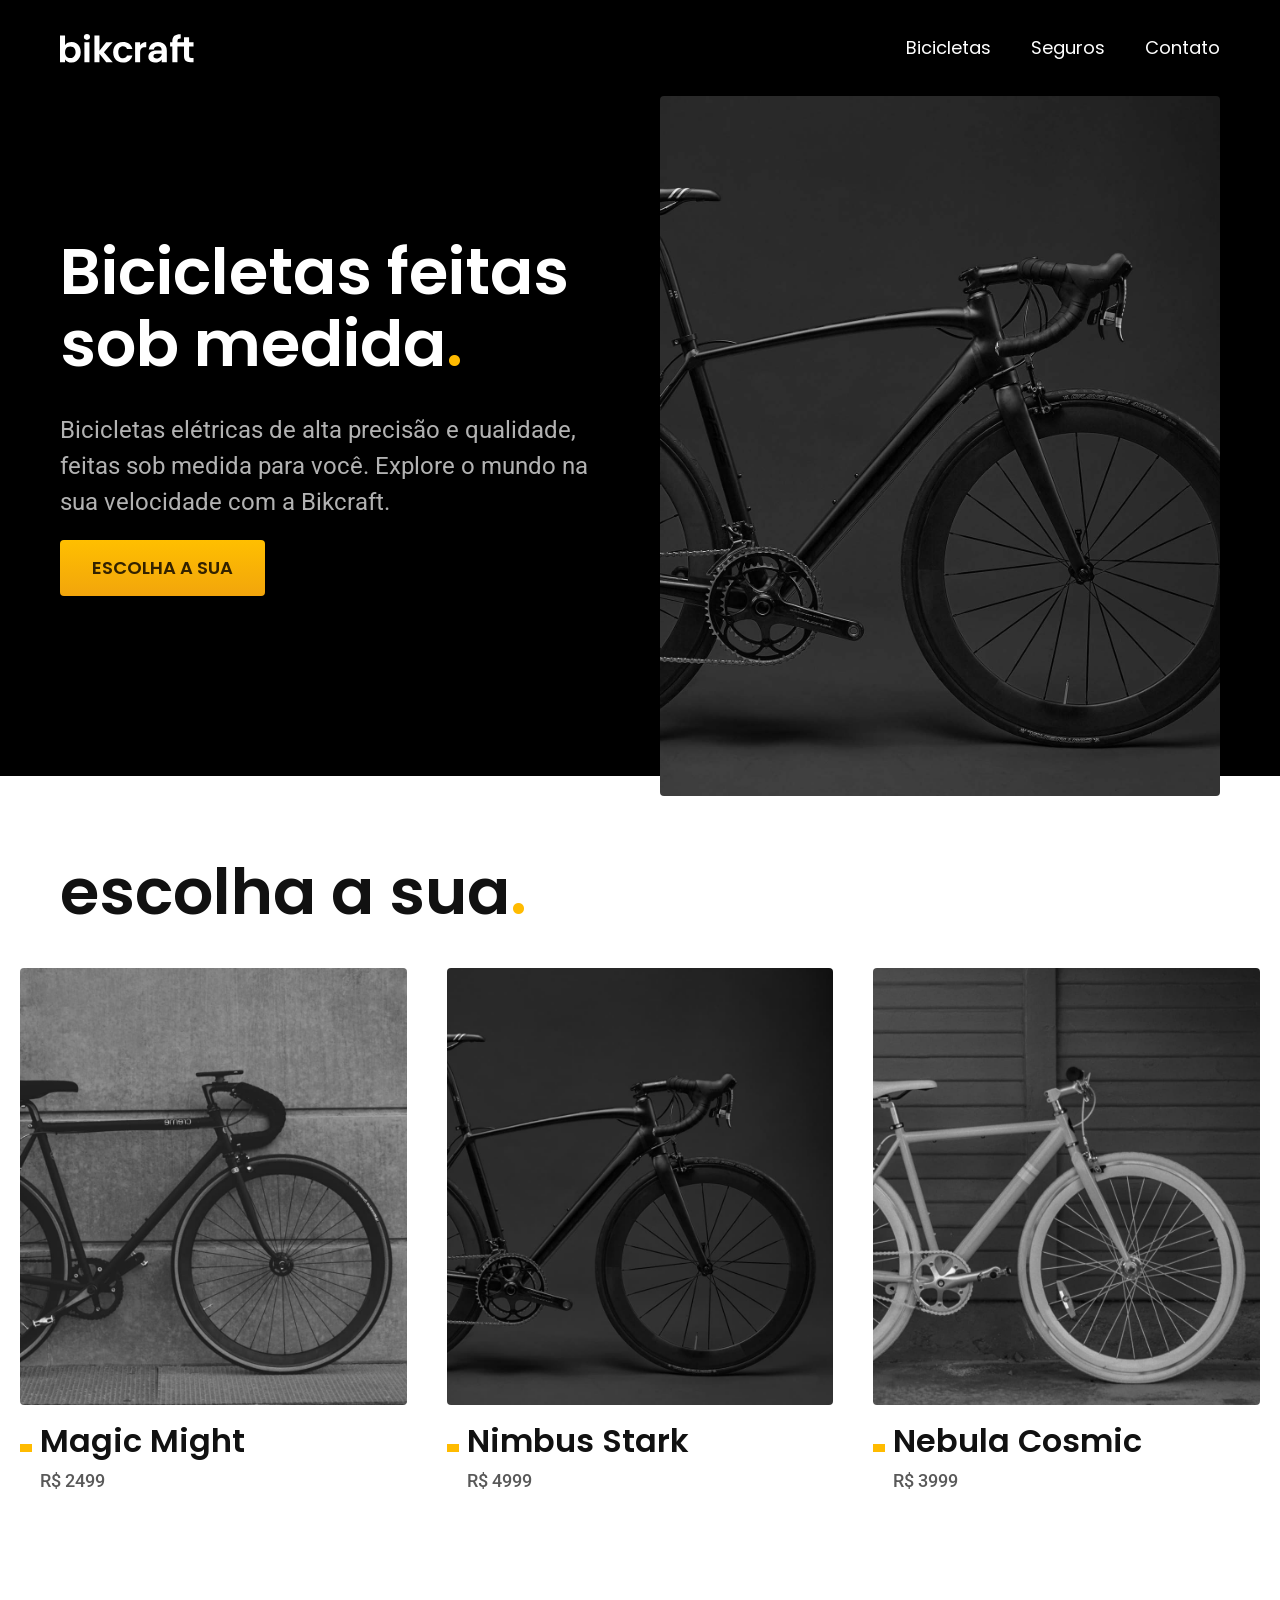
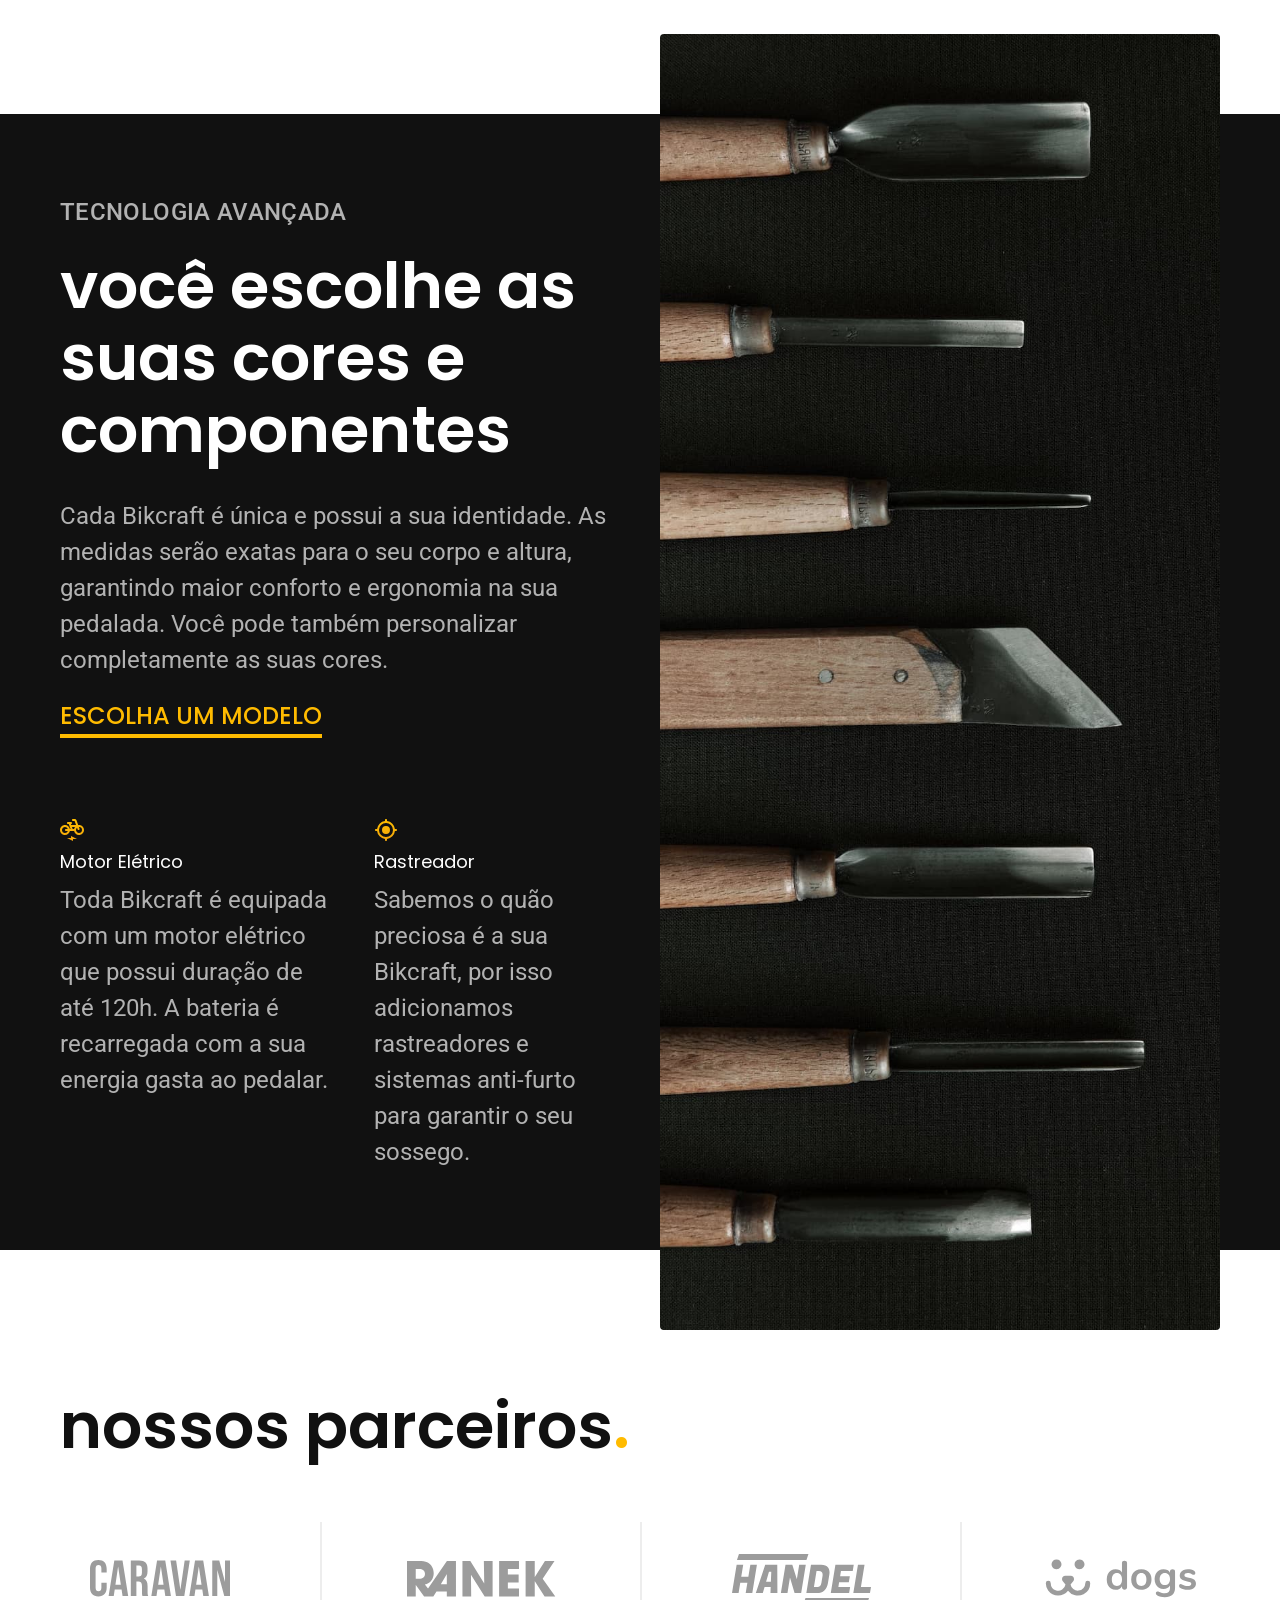
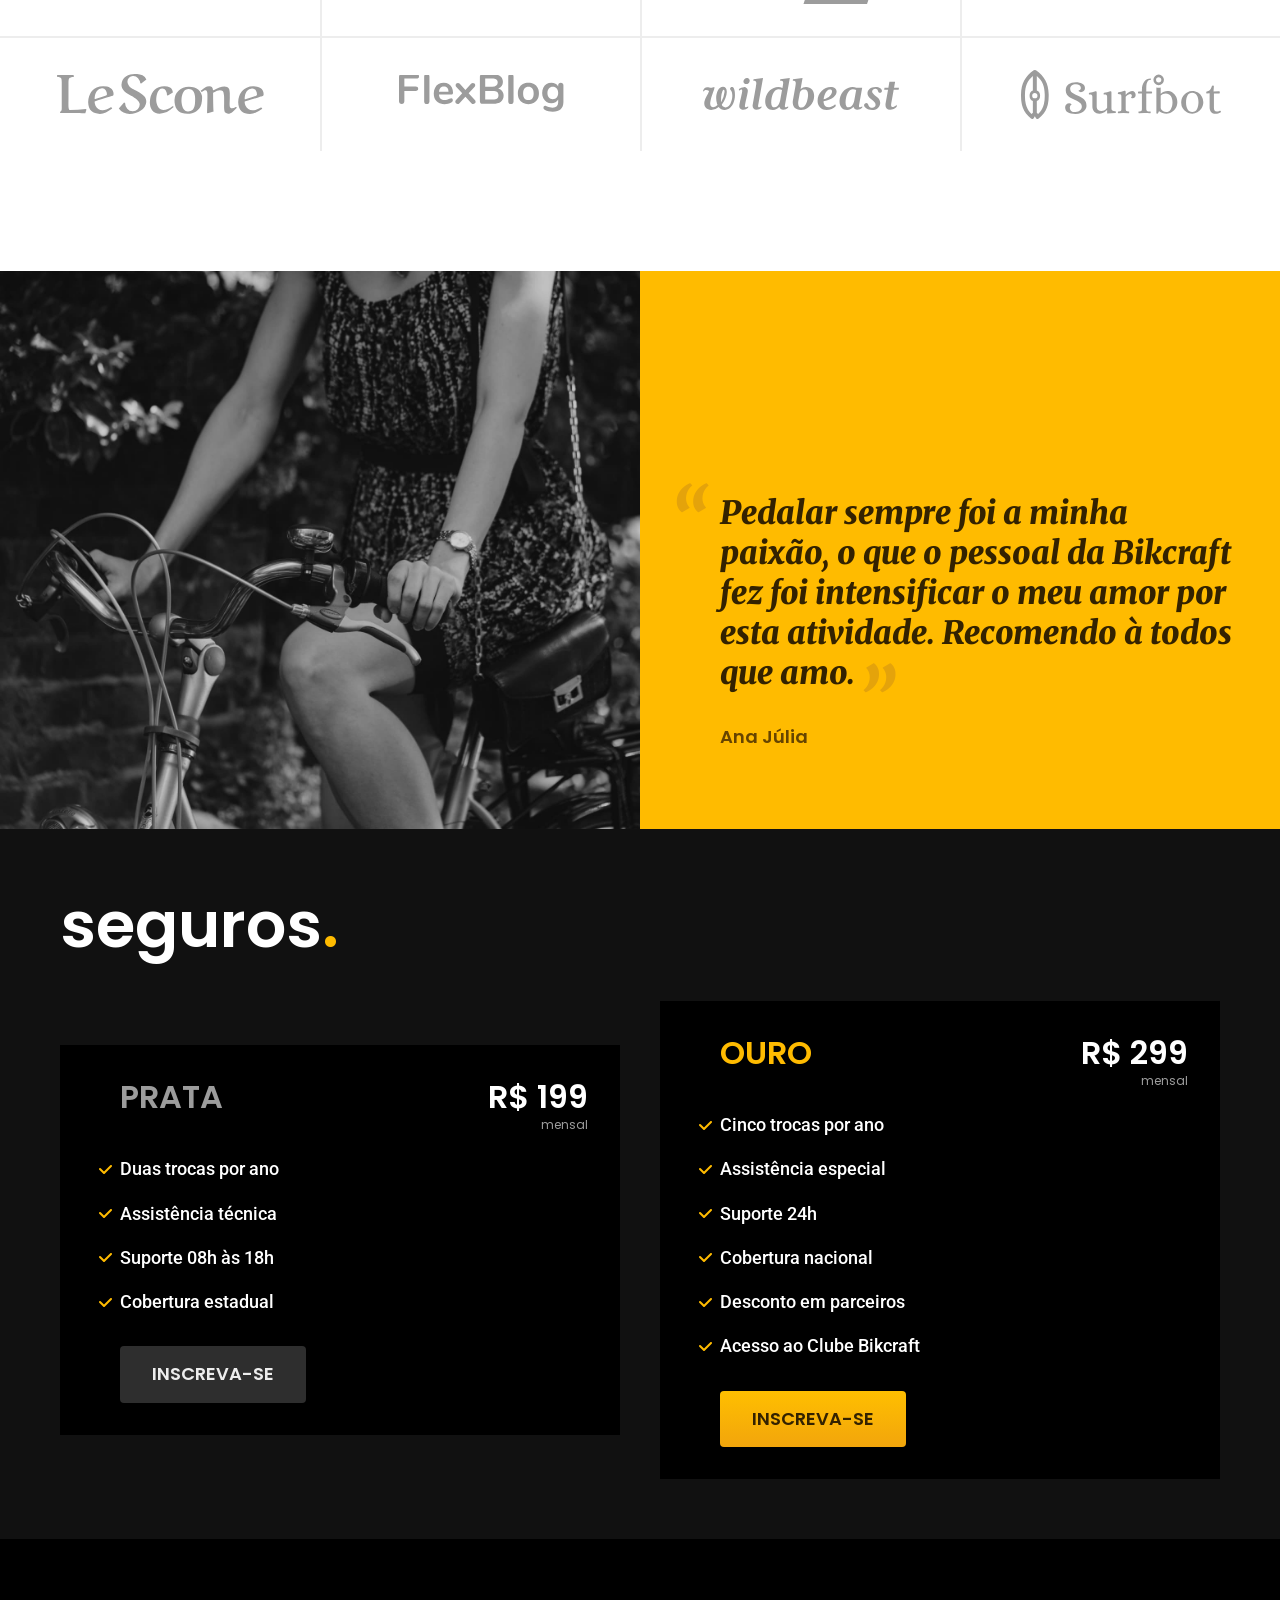
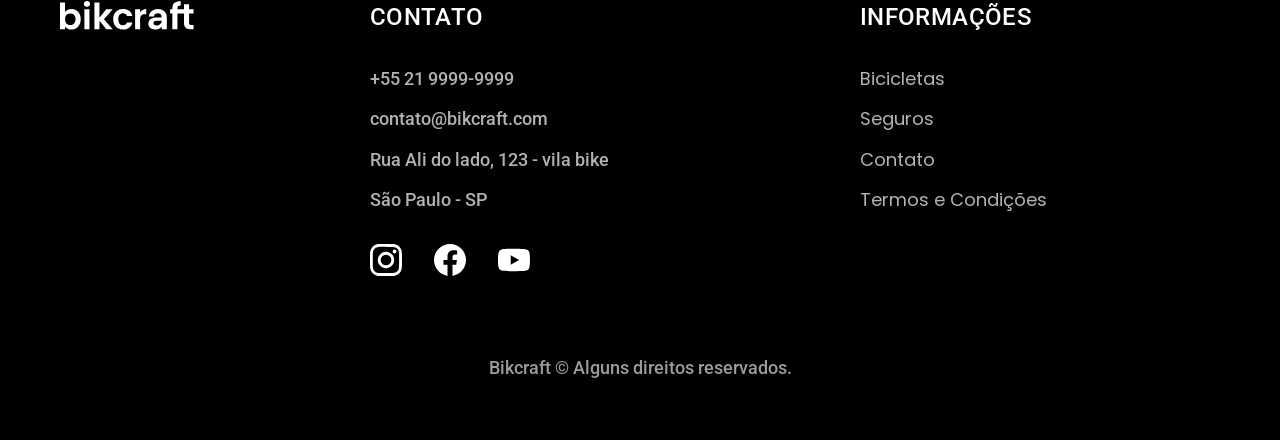
==== index.html @ 265551f3 "adiciona HTML e CSS do footer" ====
<!DOCTYPE html>
<html lang="pt-br">
<head>
  <meta charset="UTF-8">
  <meta name="viewport" content="width=device-width, initial-scale=1.0">
  <meta name="description" content="Bicicletas elétricas de alta precisão e qualidade, feitas sob medida para o cliente. Explore o mundo na sua velocidade com a Bikcraft.">
  <title>Bikcraft - Bicicletas Elétricas</title>
  <link rel="stylesheet" href="./css/style.css">

  <link rel="preconnect" href="https://fonts.googleapis.com">
  <link rel="preconnect" href="https://fonts.gstatic.com" crossorigin>
  <link href="https://fonts.googleapis.com/css2?family=Poppins:wght@400;600&family=Roboto:wght@400;500&family=Merriweather:wght@900&display=swap" rel="stylesheet">


</head>

<body>
  <header class="header-bg">
    <div class="header container">
      <a href="./">
        <img src="./img/bikcraft.svg" alt="Bikcraft">
      </a>

      <nav aria-label="primaria">
        <ul class="header-menu font-1-m cor-0">
          <li><a href="./bicicletas.html">Bicicletas</a></li>
          <li><a href="./seguros.html">Seguros</a></li>
          <li><a href="./contato.html">Contato</a></li>
        </ul>
      </nav>
    </div>
  </header>

  <main class="introducao-bg">
    <div class="introducao container">
      <div class="introducao-conteudo">
        <h1 class="font-1-xxl cor-0">Bicicletas feitas sob medida<span class="cor-p1">.</span></h1>
        <p class="font-2-l cor-5">Bicicletas elétricas de alta precisão e qualidade, feitas sob medida para você. Explore o mundo na sua velocidade com a Bikcraft.</p>
        <a class="botao" href="./bicicletas.html">Escolha a sua</a>
      </div>
      <div>
        <img src="./img/fotos/introducao.jpg" alt="Bicicletas elétrica preta.">
      </div>
    </div>
  </main>

  <article class="bicicletas-lista">
    <h2 class="container font-1-xxl">escolha a sua<span class="cor-p1">.</span></h2>

    <ul>
      <li>
        <a href="./bicicletas/magic.html">
        <img src="./img/bicicletas/magic-home.jpg" alt="Bicicleta preta">
        <h3 class="font-1-xl">Magic Might</h3>
        <span class="font-2-m cor-8">R$ 2499</span>
        </a>
      </li>

      <li>
        <a href="./bicicletas/nimbus.html">
        <img src="./img/bicicletas/nimbus-home.jpg" alt="Bicicleta preta">
        <h3 class="font-1-xl">Nimbus Stark</h3>
        <span class="font-2-m cor-8">R$ 4999</span>
        </a>
      </li>

      <li>
        <a href="./bicicletas/nebula.html">
        <img src="./img/bicicletas/nebula-home.jpg" alt="Bicicleta preta">
        <h3 class="font-1-xl">Nebula Cosmic</h3>
        <span class="font-2-m cor-8">R$ 3999</span>
        </a>
      </li>
    </ul>
  </article>

  <article class="tecnologia-bg">
    <div class="tecnologia container">
      <div class="tecnologia-conteudo">
        <span class="font-2-l-b cor-5">Tecnologia Avançada</span>
        <h2 class="font-1-xxl cor-0">você escolhe as suas cores e componentes<span class="cor-p1"></span></h2>
        <p class="font-2-l cor-5">Cada Bikcraft é única e possui a sua identidade. As medidas serão exatas para o seu corpo e altura, garantindo maior conforto e ergonomia na sua pedalada. Você pode também personalizar completamente as suas cores.</p>
        <a class="link" href="./bicicletas.html">Escolha um modelo</a>
        <div class="tecnologia-vantagens">
          <div>
            <img src="./img/icones/eletrica.svg" alt="">
            <h3 class="font-1-m cor-0">Motor Elétrico</h3>
            <p class="font-2-s cor-5">Toda Bikcraft é equipada com um motor elétrico que possui duração de até 120h. A bateria é recarregada com a sua energia gasta ao pedalar.</p>
          </div>
          <div>
            <img src="./img/icones/rastreador.svg" alt="">
            <h3 class="font-1-m cor-0">Rastreador</h3>
            <p class="font-2-s cor-5">Sabemos o quão preciosa é a sua Bikcraft, por isso adicionamos rastreadores e sistemas anti-furto para garantir o seu sossego.</p>
          </div>
        </div>
      </div>
      <div class="tecnologia-imagem">
        <img src="./img/fotos/tecnologia.jpg" alt="">
      </div>
    </div>
  </article>
  
  <section class="parceiros" aria-label="Nossos Parceiros">
    <h2 class="container font-1-xxl">nossos parceiros<span class="cor-p1">.</span></h2>

    <ul>
      <li><img src="./img/parceiros/caravan.svg" alt="caravan"></li>
      <li><img src="./img/parceiros/ranek.svg" alt="ranek"></li>
      <li><img src="./img/parceiros/handel.svg" alt="handel"></li>
      <li><img src="./img/parceiros/dogs.svg" alt="dogs"></li>
      <li><img src="./img/parceiros/lescone.svg" alt="lescone"></li>
      <li><img src="./img/parceiros/flexblog.svg" alt="flexblog"></li>
      <li><img src="./img/parceiros/wildbeast.svg" alt="wildbeast"></li>
      <li><img src="./img/parceiros/surfbot.svg" alt="surfbot"></li>
    </ul>
  </section>

  <section class="depoimento" aria-label="Depoimento">
    <div>
      <img src="./img/fotos/depoimento.jpg" alt="Pessoa pedalando uma bicicleta Bikcraft">
    </div>
    <div class="depoimento-conteudo">
      <blockquote class="font-1-xl cor-p5">
        <p>Pedalar sempre foi a minha paixão, o que o pessoal da Bikcraft fez foi intensificar o meu amor por esta atividade. Recomendo à todos que amo.</p>
      </blockquote>
      <span class="font-1-m-b cor-p4">Ana Júlia</span>
    </div>
  </section>

  <article class="seguros-bg">
    <div class="seguros container">
      <h2 class="font-1-xxl cor-0">seguros<span class="cor-p1">.</span></h2>
      <div class="seguros-item">
        <h3 class="font-1-xl cor-6">PRATA</h3>
        <span class="font-1-xl cor-0">R$ 199 <span class="font-1-xs cor-6">mensal</span></span>
        <ul class="font-2-m cor-0">
          <li>Duas trocas por ano</li>
          <li>Assistência técnica</li>
          <li>Suporte 08h às 18h</li>
          <li>Cobertura estadual</li>
        </ul>
        <a class="botao secundario" href="./orcamento.html">Inscreva-se</a>
      </div>

      <div class="seguros-item">
        <h3 class="font-1-xl cor-p1">OURO</h3>
        <span class="font-1-xl cor-0">R$ 299 <span class="font-1-xs cor-6">mensal</span></span>
        <ul class="font-2-m cor-0">
          <li>Cinco trocas por ano</li>
          <li>Assistência especial</li>
          <li>Suporte 24h</li>
          <li>Cobertura nacional</li>
          <li>Desconto em parceiros</li>
          <li>Acesso ao Clube Bikcraft</li>
        </ul>
        <a class="botao" href="./orcamento.html">Inscreva-se</a>
      </div>
    </div>
  </article>

  <footer class="footer-bg">
    <div class="footer container">
      <img src="./img/bikcraft.svg" alt="Bikcraft">
      <div class="footer-contato">
        <h3 class="font-2-l-b cor-0">Contato</h3>
        <ul class="font-2-m cor-5">
          <li><a href="tel:+5521999999999">+55 21 9999-9999</a></li>
          <li><a href="mailto:contato@bikcraft.com">contato@bikcraft.com</a></li>
          <li>Rua Ali do lado, 123 - vila bike</li>
          <li>São Paulo - SP</li>
        </ul>
        <div class="footer-redes">
          <a href="./">
            <img src="./img/redes/instagram.svg" alt="Instagram">
          </a>
          <a href="./">
            <img src="./img/redes/facebook.svg" alt="Facebook">
          </a>
          <a href="./">
            <img src="./img/redes/youtube.svg" alt="Youtube">
          </a>
        </div>
      </div>

      <div class="footer-informacoes">
        <h3 class="font-2-l-b cor-0">Informações</h3>
        <nav>
          <ul class="font-1-m cor-5">
            <li><a href="./bicicleta.html">Bicicletas</a></li>
            <li><a href="./seguros.html">Seguros</a></li>
            <li><a href="./contato.html">Contato</a></li>
            <li><a href="./termos.html">Termos e Condições</a></li>
          </ul>
        </nav>
      </div>
      
      <p class="footer-copy font-2-m cor-6">Bikcraft © Alguns direitos reservados.</p>
    </div>
  </footer>
</body>
</html>
---- css/style.css ----
@import url("./global/global.css");
@import url("./global/header.css");
@import url("./global/footer.css");

/* Home */
@import url("./home/introducao.css");
@import url("./home/tecnologia.css");
@import url("./home/parceiros.css");
@import url("./home/depoimento.css");

/* Utilidades */
@import url("./utilidades/componentes.css");
@import url("./utilidades/cores.css");
@import url("./utilidades/tipografia.css");

/* Bicicletas */
@import url("./bicicletas/bicicletas-lista.css");

/* Seguros */
@import url("./seguros/seguros.css");
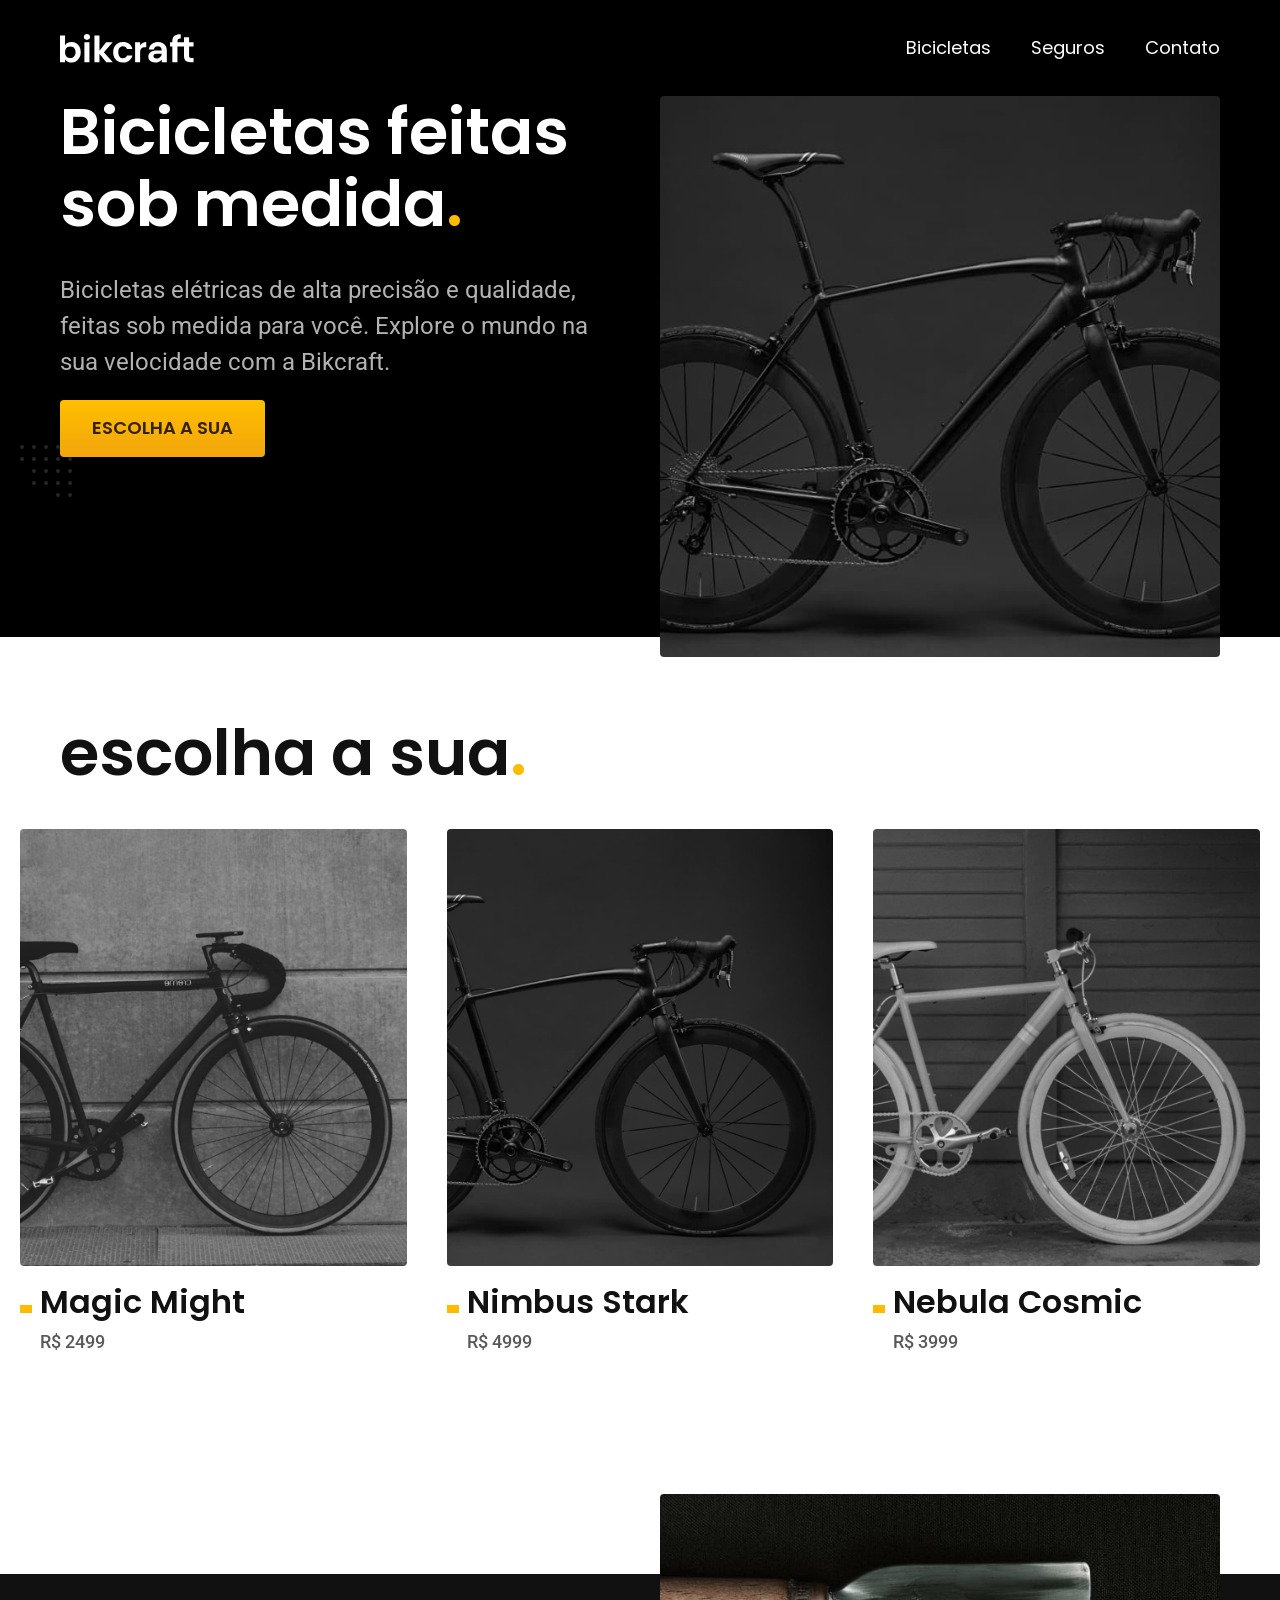
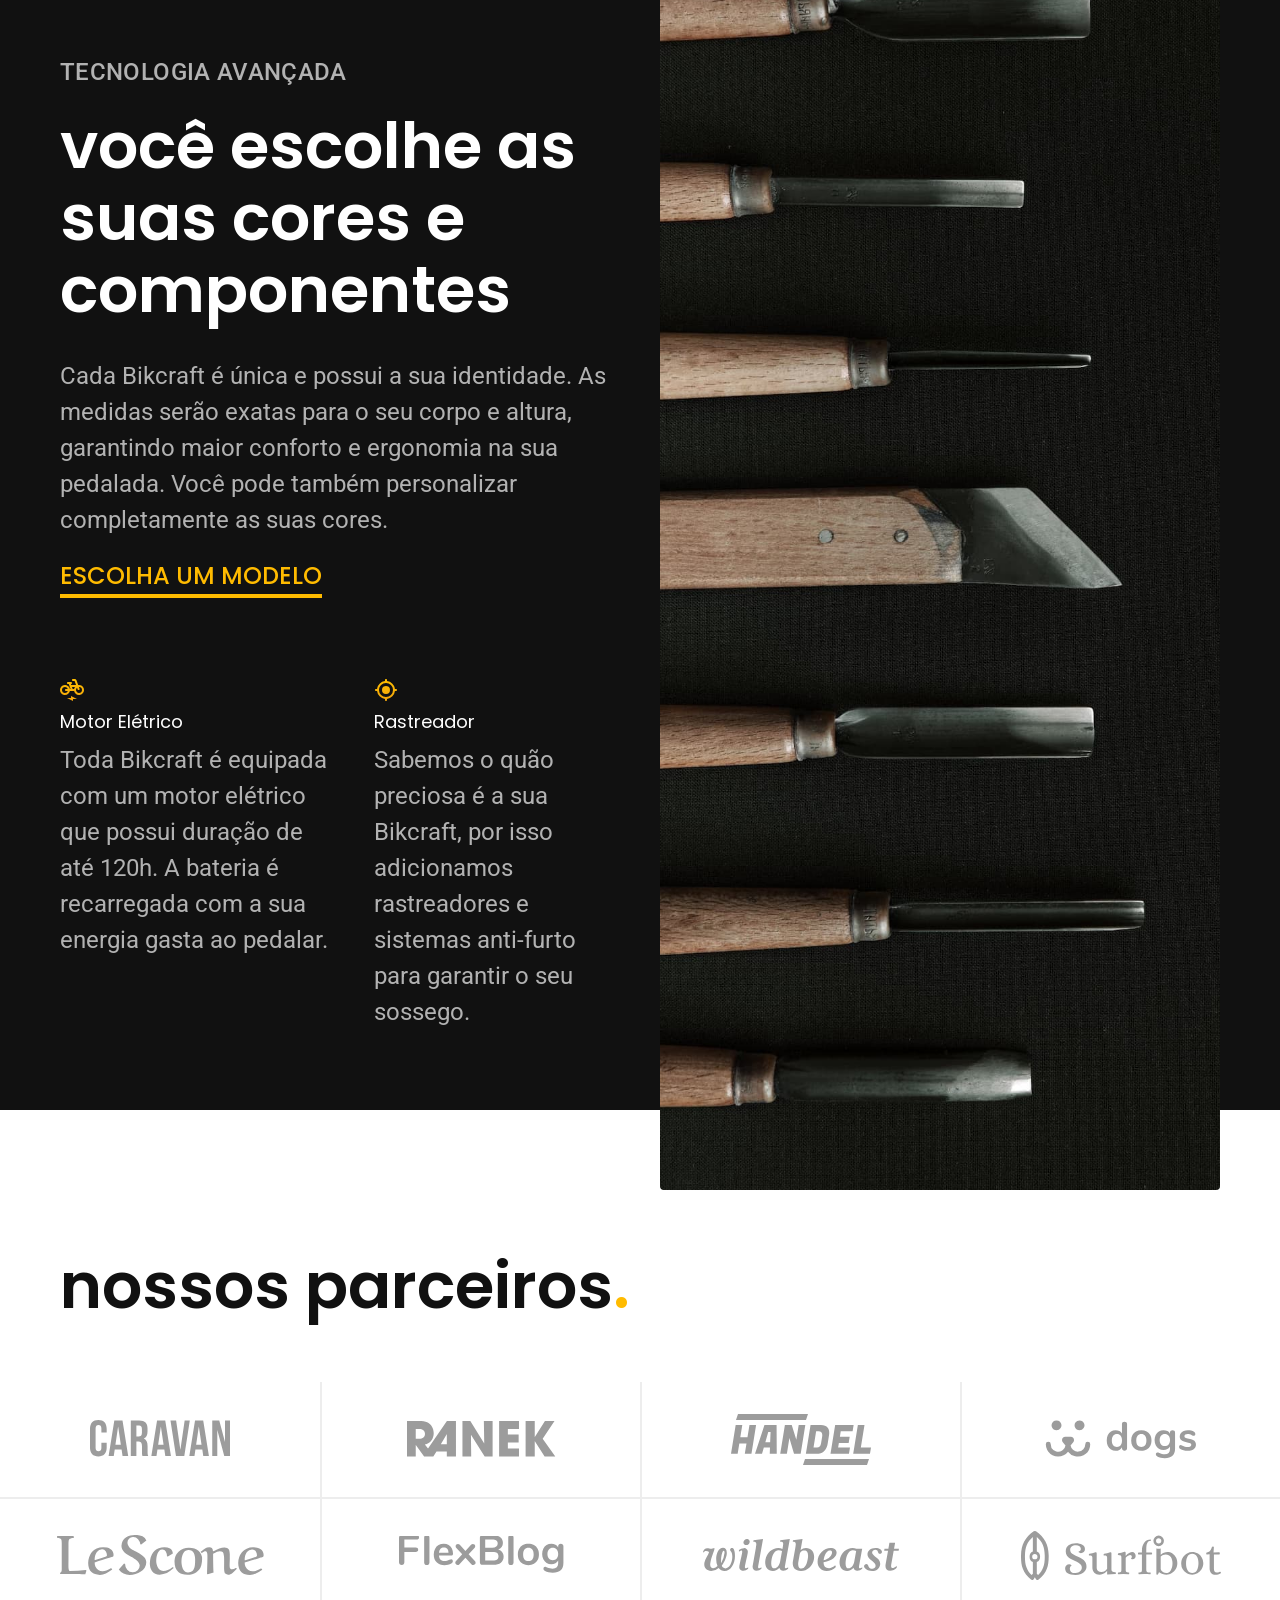
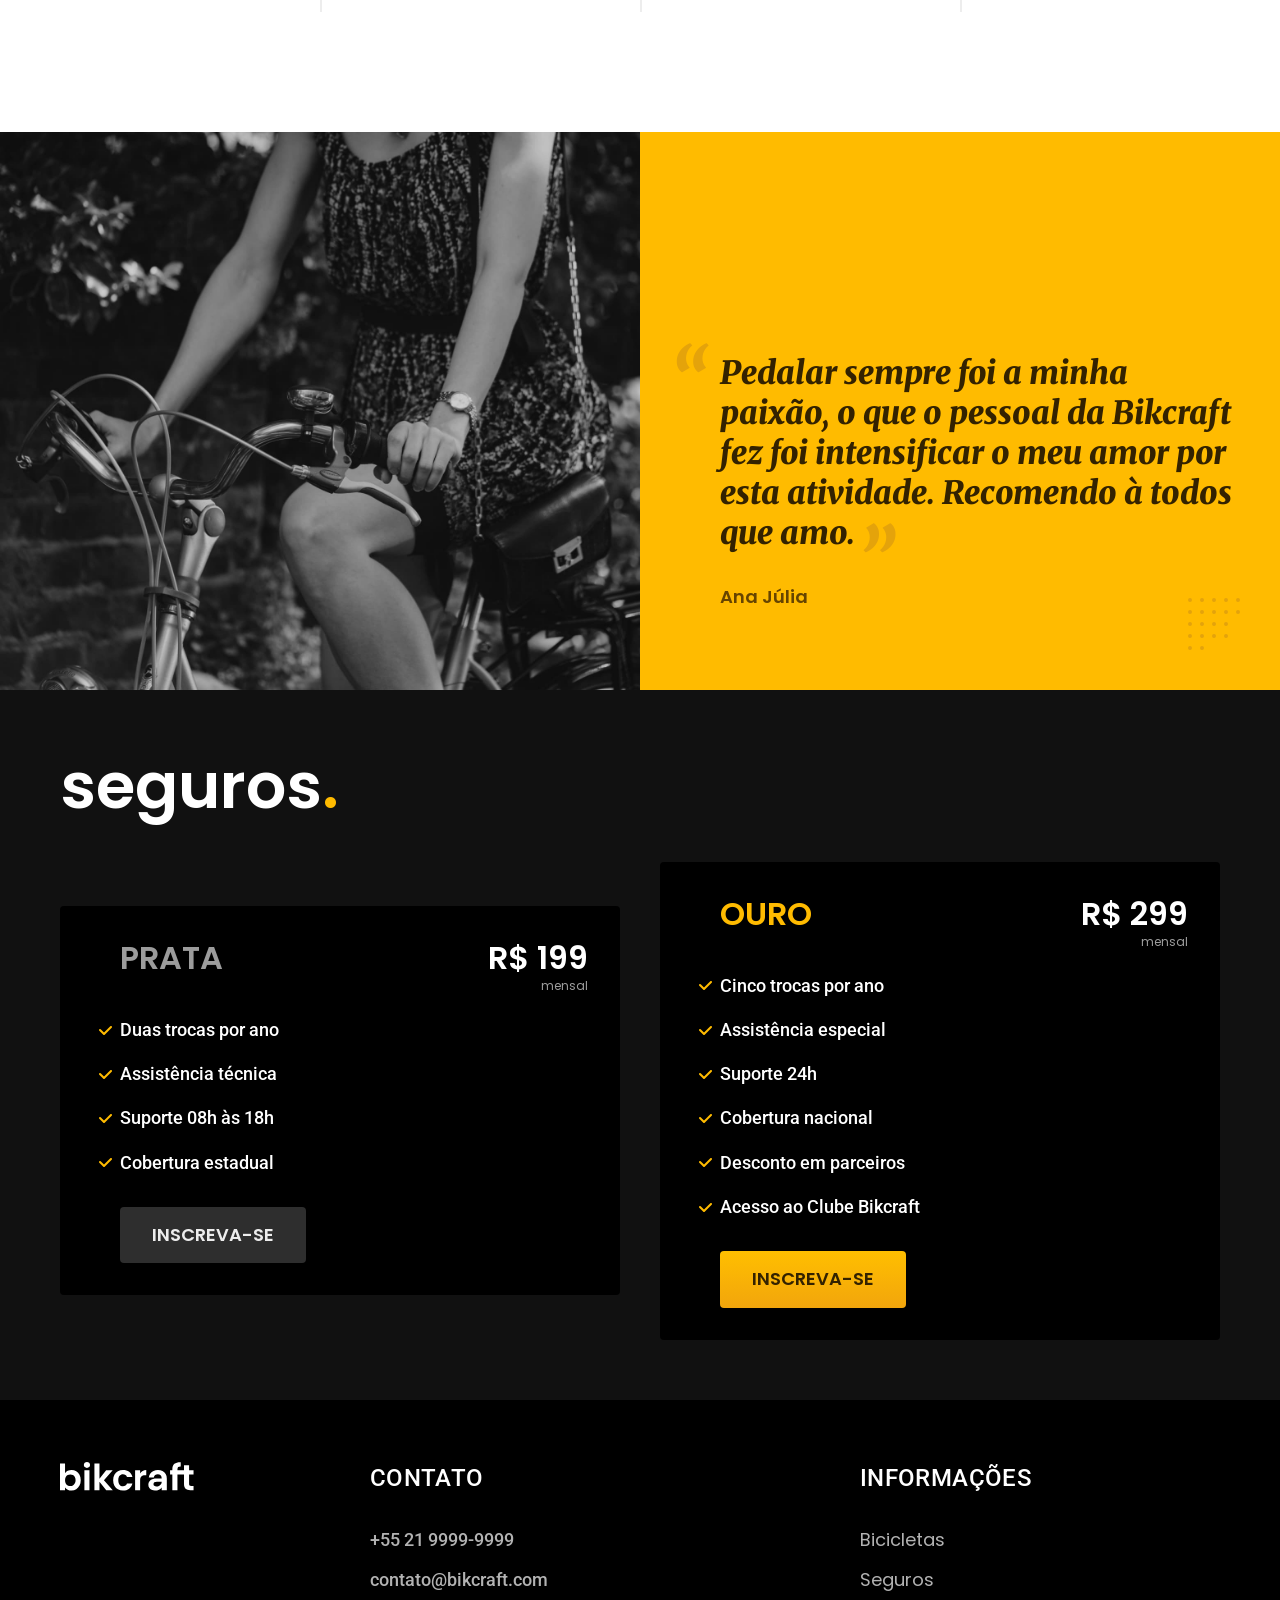
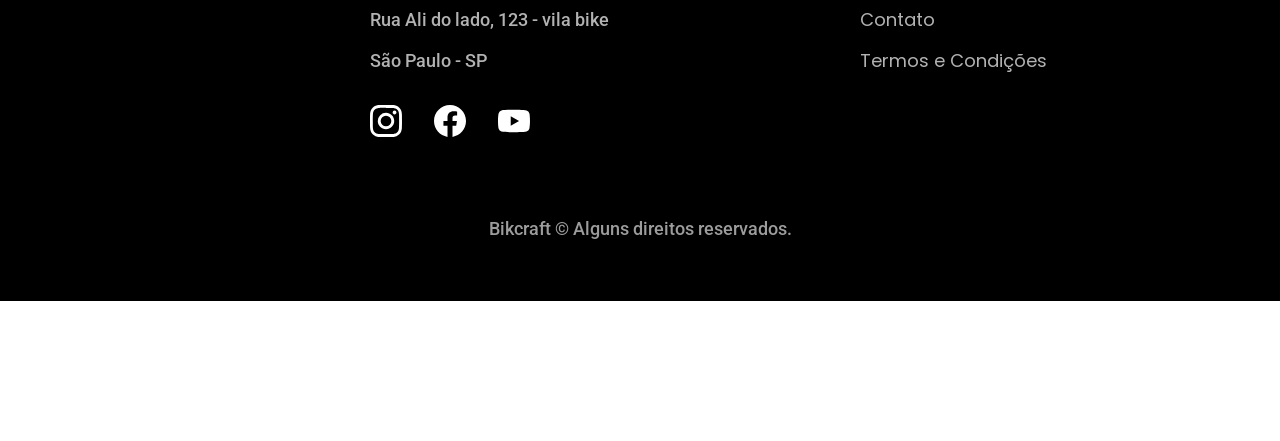
==== commit 6ad6fc1c: "Adiciona otimização nas páginas HTML" ====
--- a/index.html
+++ b/index.html
@@ -1,10 +1,13 @@
 <!DOCTYPE html>
 <html lang="pt-br">
+
 <head>
   <meta charset="UTF-8">
   <meta name="viewport" content="width=device-width, initial-scale=1.0">
   <meta name="description" content="Bicicletas elétricas de alta precisão e qualidade, feitas sob medida para o cliente. Explore o mundo na sua velocidade com a Bikcraft.">
   <title>Bikcraft - Bicicletas Elétricas</title>
+
+  <link rel="preload" href="./css/style.css" as="style">
   <link rel="stylesheet" href="./css/style.css">
 
   <link rel="preconnect" href="https://fonts.googleapis.com">
@@ -18,7 +21,7 @@
   <header class="header-bg">
     <div class="header container">
       <a href="./">
-        <img src="./img/bikcraft.svg" alt="Bikcraft">
+        <img src="./img/bikcraft.svg" width="136" height="32" alt="Bikcraft">
       </a>
 
       <nav aria-label="primaria">
@@ -38,9 +41,10 @@
         <p class="font-2-l cor-5">Bicicletas elétricas de alta precisão e qualidade, feitas sob medida para você. Explore o mundo na sua velocidade com a Bikcraft.</p>
         <a class="botao" href="./bicicletas.html">Escolha a sua</a>
       </div>
-      <div>
-        <img src="./img/fotos/introducao.jpg" alt="Bicicletas elétrica preta.">
-      </div>
+      <picture>
+        <source media="(max-width: 800px)" srcset="./img/bicicletas/nimbus.jpg">
+        <img src="./img/fotos/introducao.jpg" width="1280" height="1600" alt="Bicicletas elétrica preta.">
+      </picture>
     </div>
   </main>
 
@@ -50,25 +54,25 @@
     <ul>
       <li>
         <a href="./bicicletas/magic.html">
-        <img src="./img/bicicletas/magic-home.jpg" alt="Bicicleta preta">
-        <h3 class="font-1-xl">Magic Might</h3>
-        <span class="font-2-m cor-8">R$ 2499</span>
+          <img src="./img/bicicletas/magic-home.jpg" width="920" height="1040" alt="Bicicleta preta">
+          <h3 class="font-1-xl">Magic Might</h3>
+          <span class="font-2-m cor-8">R$ 2499</span>
         </a>
       </li>
 
       <li>
         <a href="./bicicletas/nimbus.html">
-        <img src="./img/bicicletas/nimbus-home.jpg" alt="Bicicleta preta">
-        <h3 class="font-1-xl">Nimbus Stark</h3>
-        <span class="font-2-m cor-8">R$ 4999</span>
+          <img src="./img/bicicletas/nimbus-home.jpg" width="920" height="1040" alt="Bicicleta preta">
+          <h3 class="font-1-xl">Nimbus Stark</h3>
+          <span class="font-2-m cor-8">R$ 4999</span>
         </a>
       </li>
 
       <li>
         <a href="./bicicletas/nebula.html">
-        <img src="./img/bicicletas/nebula-home.jpg" alt="Bicicleta preta">
-        <h3 class="font-1-xl">Nebula Cosmic</h3>
-        <span class="font-2-m cor-8">R$ 3999</span>
+          <img src="./img/bicicletas/nebula-home.jpg" width="920" height="1040" alt="Bicicleta preta">
+          <h3 class="font-1-xl">Nebula Cosmic</h3>
+          <span class="font-2-m cor-8">R$ 3999</span>
         </a>
       </li>
     </ul>
@@ -83,41 +87,41 @@
         <a class="link" href="./bicicletas.html">Escolha um modelo</a>
         <div class="tecnologia-vantagens">
           <div>
-            <img src="./img/icones/eletrica.svg" alt="">
+            <img src="./img/icones/eletrica.svg" width="24" height="24" alt="">
             <h3 class="font-1-m cor-0">Motor Elétrico</h3>
             <p class="font-2-s cor-5">Toda Bikcraft é equipada com um motor elétrico que possui duração de até 120h. A bateria é recarregada com a sua energia gasta ao pedalar.</p>
           </div>
           <div>
-            <img src="./img/icones/rastreador.svg" alt="">
+            <img src="./img/icones/rastreador.svg" width="24" height="24" alt="">
             <h3 class="font-1-m cor-0">Rastreador</h3>
             <p class="font-2-s cor-5">Sabemos o quão preciosa é a sua Bikcraft, por isso adicionamos rastreadores e sistemas anti-furto para garantir o seu sossego.</p>
           </div>
         </div>
       </div>
       <div class="tecnologia-imagem">
-        <img src="./img/fotos/tecnologia.jpg" alt="">
+        <img src="./img/fotos/tecnologia.jpg" width="1200" height="1920" alt="">
       </div>
     </div>
   </article>
-  
+
   <section class="parceiros" aria-label="Nossos Parceiros">
     <h2 class="container font-1-xxl">nossos parceiros<span class="cor-p1">.</span></h2>
 
     <ul>
-      <li><img src="./img/parceiros/caravan.svg" alt="caravan"></li>
-      <li><img src="./img/parceiros/ranek.svg" alt="ranek"></li>
-      <li><img src="./img/parceiros/handel.svg" alt="handel"></li>
-      <li><img src="./img/parceiros/dogs.svg" alt="dogs"></li>
-      <li><img src="./img/parceiros/lescone.svg" alt="lescone"></li>
-      <li><img src="./img/parceiros/flexblog.svg" alt="flexblog"></li>
-      <li><img src="./img/parceiros/wildbeast.svg" alt="wildbeast"></li>
-      <li><img src="./img/parceiros/surfbot.svg" alt="surfbot"></li>
+      <li><img src="./img/parceiros/caravan.svg" width="140" height="38" alt="caravan"></li>
+      <li><img src="./img/parceiros/ranek.svg" width="149" height="36" alt="ranek"></li>
+      <li><img src="./img/parceiros/handel.svg" width="140" height="50" alt="handel"></li>
+      <li><img src="./img/parceiros/dogs.svg" width="152" height="39" alt="dogs"></li>
+      <li><img src="./img/parceiros/lescone.svg" width="208" height="41" alt="lescone"></li>
+      <li><img src="./img/parceiros/flexblog.svg" width="165" height="38" alt="flexblog"></li>
+      <li><img src="./img/parceiros/wildbeast.svg" width="196" height="34" alt="wildbeast"></li>
+      <li><img src="./img/parceiros/surfbot.svg" width="200" height="49" alt="surfbot"></li>
     </ul>
   </section>
 
   <section class="depoimento" aria-label="Depoimento">
     <div>
-      <img src="./img/fotos/depoimento.jpg" alt="Pessoa pedalando uma bicicleta Bikcraft">
+      <img src="./img/fotos/depoimento.jpg" width="1560" height="1360" alt="Pessoa pedalando uma bicicleta Bikcraft">
     </div>
     <div class="depoimento-conteudo">
       <blockquote class="font-1-xl cor-p5">
@@ -160,7 +164,7 @@
 
   <footer class="footer-bg">
     <div class="footer container">
-      <img src="./img/bikcraft.svg" alt="Bikcraft">
+      <img src="./img/bikcraft.svg" width="136" height="32" alt="Bikcraft">
       <div class="footer-contato">
         <h3 class="font-2-l-b cor-0">Contato</h3>
         <ul class="font-2-m cor-5">
@@ -171,13 +175,13 @@
         </ul>
         <div class="footer-redes">
           <a href="./">
-            <img src="./img/redes/instagram.svg" alt="Instagram">
+            <img src="./img/redes/instagram.svg" width="32" height="32" alt="Instagram">
           </a>
           <a href="./">
-            <img src="./img/redes/facebook.svg" alt="Facebook">
+            <img src="./img/redes/facebook.svg" width="32" height="32" alt="Facebook">
           </a>
           <a href="./">
-            <img src="./img/redes/youtube.svg" alt="Youtube">
+            <img src="./img/redes/youtube.svg" width="32" height="32" alt="Youtube">
           </a>
         </div>
       </div>
@@ -186,16 +190,17 @@
         <h3 class="font-2-l-b cor-0">Informações</h3>
         <nav>
           <ul class="font-1-m cor-5">
-            <li><a href="./bicicleta.html">Bicicletas</a></li>
+            <li><a href="./bicicletas.html">Bicicletas</a></li>
             <li><a href="./seguros.html">Seguros</a></li>
             <li><a href="./contato.html">Contato</a></li>
             <li><a href="./termos.html">Termos e Condições</a></li>
           </ul>
         </nav>
       </div>
-      
+
       <p class="footer-copy font-2-m cor-6">Bikcraft © Alguns direitos reservados.</p>
     </div>
   </footer>
 </body>
+
 </html>
--- a/css/style.css
+++ b/css/style.css
@@ -8,13 +8,31 @@
 @import url("./home/parceiros.css");
 @import url("./home/depoimento.css");
 
+/* Orçamento */
+@import url("./orçamento/orcamento.css");
+
 /* Utilidades */
 @import url("./utilidades/componentes.css");
 @import url("./utilidades/cores.css");
 @import url("./utilidades/tipografia.css");
+@import url("./utilidades/formulario.css");
+
+/* Bicicleta */
+@import url("./bicicleta/bicicleta.css");
+@import url("./bicicleta/seguro.css");
 
 /* Bicicletas */
 @import url("./bicicletas/bicicletas-lista.css");
+@import url("./bicicletas/bicicletas.css");
 
 /* Seguros */
-@import url("./seguros/seguros.css");+@import url("./seguros/seguros.css");
+@import url("./seguros/perguntas.css");
+@import url("./seguros/vantagens.css");
+
+/* Termos */
+@import url("./termos/termos.css");
+
+/* Contato */
+@import url("./contato/contato.css");
+@import url("./contato/lojas.css");
--- a/css/style.css
+++ b/css/style.css
@@ -8,13 +8,31 @@
 @import url("./home/parceiros.css");
 @import url("./home/depoimento.css");
 
+/* Orçamento */
+@import url("./orçamento/orcamento.css");
+
 /* Utilidades */
 @import url("./utilidades/componentes.css");
 @import url("./utilidades/cores.css");
 @import url("./utilidades/tipografia.css");
+@import url("./utilidades/formulario.css");
+
+/* Bicicleta */
+@import url("./bicicleta/bicicleta.css");
+@import url("./bicicleta/seguro.css");
 
 /* Bicicletas */
 @import url("./bicicletas/bicicletas-lista.css");
+@import url("./bicicletas/bicicletas.css");
 
 /* Seguros */
-@import url("./seguros/seguros.css");+@import url("./seguros/seguros.css");
+@import url("./seguros/perguntas.css");
+@import url("./seguros/vantagens.css");
+
+/* Termos */
+@import url("./termos/termos.css");
+
+/* Contato */
+@import url("./contato/contato.css");
+@import url("./contato/lojas.css");
